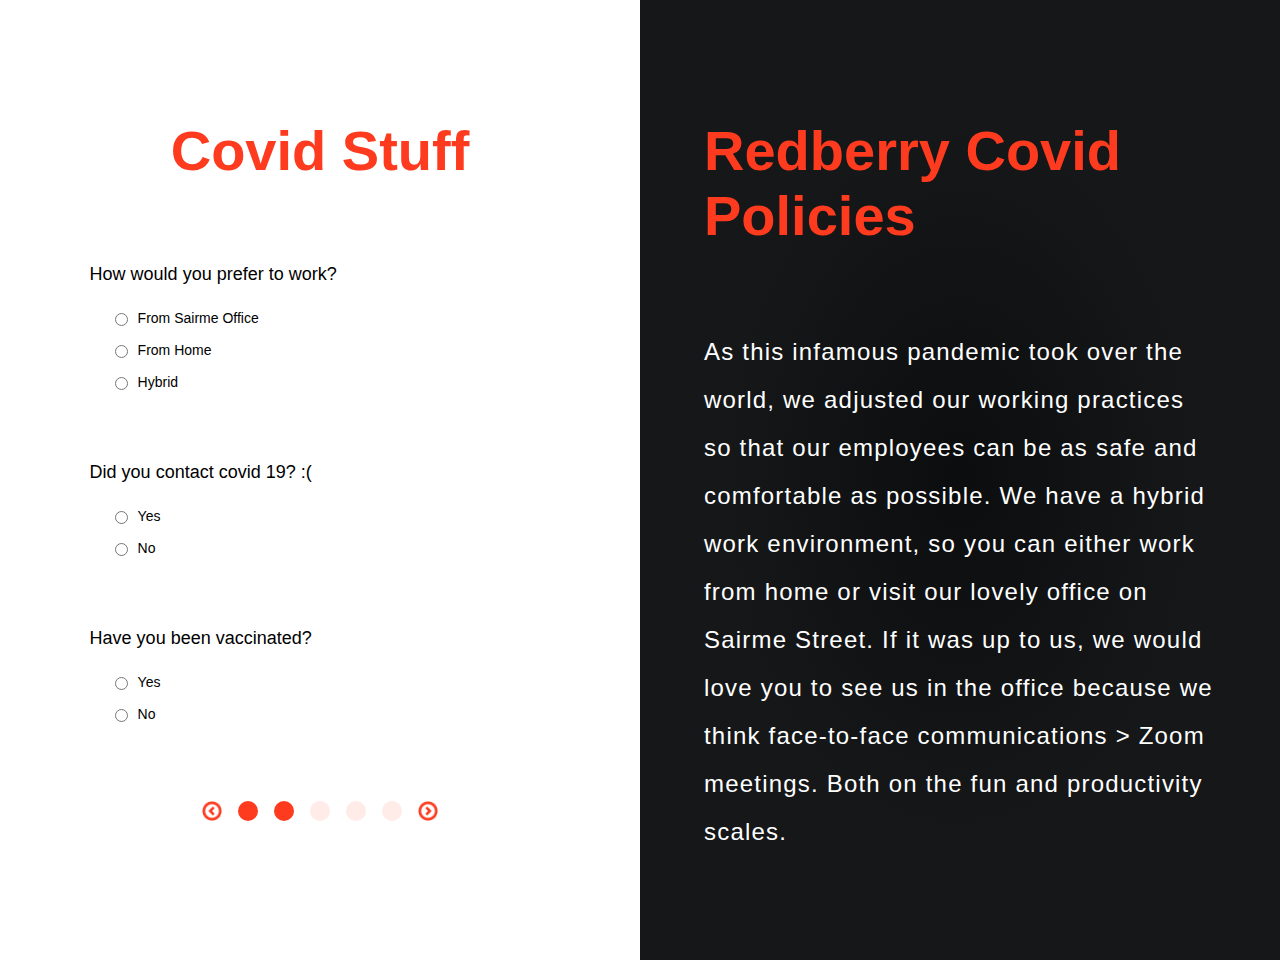
==== views/Covid/covid.html @ b61b2935 "feat:build the covid page" ====
<!DOCTYPE html>
<html lang="en">
  <head>
    <meta charset="UTF-8" />
    <meta http-equiv="X-UA-Compatible" content="IE=edge" />
    <meta name="viewport" content="width=device-width, initial-scale=1.0" />
    <title>Document</title>
    <link rel="stylesheet" href="covid.css" />
  </head>
  <body>
    <div class="left">
      <h1 class="page-title">Covid Stuff</h1>

      <div class="form-container">
        <form class="radio-button-wrapper" id="work">
          <p class="question">How would you prefer to work?</p>

          <div>
            <input type="radio" id="office" name="work" value="office" />
            <label>From Sairme Office</label>
          </div>

          <div>
            <input type="radio" id="home" name="work" value="home" />
            <label>From Home</label>
          </div>

          <div>
            <input type="radio" id="hybrid" name="work" value="hybrid" />
            <label>Hybrid</label>
          </div>
          <span id="work-error"><i>* Required</i></span>
        </form>

        <form class="radio-button-wrapper" id="covid-contact">
          <p class="question">Did you contact covid 19? :(</p>

          <div>
            <input type="radio" id="covid_yes" name="covid" value="yes"  />
            <label>Yes</label>
          </div>

          <div>
            <input type="radio" id="covid_no" name="covid" value="no"  />
            <label>No</label>
          </div>
          <span id="work-error"><i>* Required</i></span>
        </form>

        <div class="radio-button-wrapper" id="covid-date" >
          <p class="question">When?</p>

          <input type="date" placeholder="Date" id="covid-input" />
        </div>

        <form class="radio-button-wrapper" id="vaccinated">
          <p class="question">Have you been vaccinated?</p>

          <div>
            <input type="radio" id="vaccine_yes"  name="vaccine" value="yes" />
            <label>Yes</label>
          </div>

          <div>
            <input type="radio" id="vaccine_no" name="vaccine" value="no"  />
            <label>No</label>
          </div>
          <span id="work-error"><i>* Required</i></span>
        </form>
        <div clas="radio-button-wrapper" id="vaccine-date">
          <p class="question">When did you get your last covid vaccine?</p>

          <input type="date" placeholder="Date"  id="vaccine-input"/>
        </div>
      </div>
  
      <div class="step-buttons">
        <a href="/views/Skills/skills.html">
          <img src="/assets/previous.png" alt="Prev icon" />
        </a>

        <div class="pages pages-active"></div>
        <div class="pages pages-active"></div>
        <div class="pages"></div>
        <div class="pages"></div>
        <div class="pages"></div>

        <a id="button" >
          <img src="/assets/next.png" alt="Next icon" />
        </a>
      </div>
    </div>
    <div class="right">
      <h1 class="page-title">Redberry Covid Policies</h1>

      <p>
        As this infamous pandemic took over the world, we adjusted our working
        practices so that our employees can be as safe and comfortable as
        possible. We have a hybrid work environment, so you can either work from
        home or visit our lovely office on Sairme Street. If it was up to us, we
        would love you to see us in the office because we think face-to-face
        communications > Zoom meetings. Both on the fun and productivity scales.
      </p>
    </div>

    <script src="covid.js"></script>
  </body>
</html>
---- views/Covid/covid.css ----
body {
    min-height: 100vh;
    display: flex;
    margin: 0;
    padding: 0;
    font-family: "Montserrat", sans-serif;
    overflow-y: hidden;
  }
  .left {
    overflow-y: auto;
  }
  .right {
    overflow-y: hidden;
  }
  
  .left,
  .right {
    width: 50%;
    padding: 80px 5%;
  }
  
  .right {
    background: radial-gradient(50% 50% at 50% 50%, #0c0d0e 0%, #151718 73.44%);
  }
  
  .right .page-title {
    text-align: start;
  }
  
  .page-title {
    color: #fe3b1f;
    font-family: "Rowdies", sans-serif;
    margin-bottom: 80px;
    font-weight: 900;
    font-size: 56px;
    text-align: center;
  }
  
  .right p {
    font-size: 24px;
    line-height: 48px;
    font-weight: lighter;
    letter-spacing: 0.05em;
    color: #ffffff;
  }
  
  .left .form-container {
    padding: 0 5%;
  }
  
  .left .form-container > form {
    margin-bottom: 70px;
  }
  .left .form-container > div {
    margin-bottom: 70px;
  }
  
  input:not([type="radio"]),
  textarea {
    width: 100%;
    border: 1px solid #525557;
    height: 50px;
    padding: 0 20px;
    font-size: 14px;
    box-sizing: border-box;
  
  }
  
  #work-error {
    display: none;
    margin-left: 44px;
    font-size: 14px;
  }
  .error #work-error {
    display: block;
    color: #fe3b1f;
  }
  
  .error-date input[type="date"] {
    border: 1px solid #fe3b1f;
  }
  textarea {
    resize: vertical;
    padding: 20px;
    min-height: 100px;
  }
  
  
  
  .question {
    font-size: 18px;
    line-height: 22px;
    margin-bottom: 25px;
  }
  
  .radio-button-wrapper {
    margin-bottom: 20px;
  }
  
  .radio-button-wrapper > div {
    display: flex;
    align-items: center;
    padding-left: 20px;
    margin-bottom: 15px;
  }
  
  .radio-button-wrapper label {
    font-style: normal;
    font-weight: normal;
    font-size: 14px;
    line-height: 17px;
    margin-left: 7px;
  }
  
  .step-buttons {
    display: flex;
    justify-content: center;
    align-items: center;
    margin-top: 50px;
  }
  
  .step-buttons a {
    border: none;
    background: none;
    cursor: pointer;
    height: 20px;
    width: 20px;
    margin: 8px;
  }
  
  .step-buttons a img {
    height: 20px;
    width: 20px;
  }
  
  .step-buttons .step {
    height: 19px;
    width: 19px;
    background-color: #fe3b1f;
    opacity: 0.1;
    border-radius: 50%;
    margin: 0 7.5px;
  }
  
  
  .pages {
    height: 20px;
    width: 20px;
    border-radius: 50%;
    background-color: #fe3b1f;
    opacity: 0.1;
    margin: 8px;
  }
  
  .pages-active {
    background-color: #fe3b1f;
    opacity: 100%;
  }
  
  #covid-date{
    display:none
  }
  
  #vaccine-date{
    display:none
  }
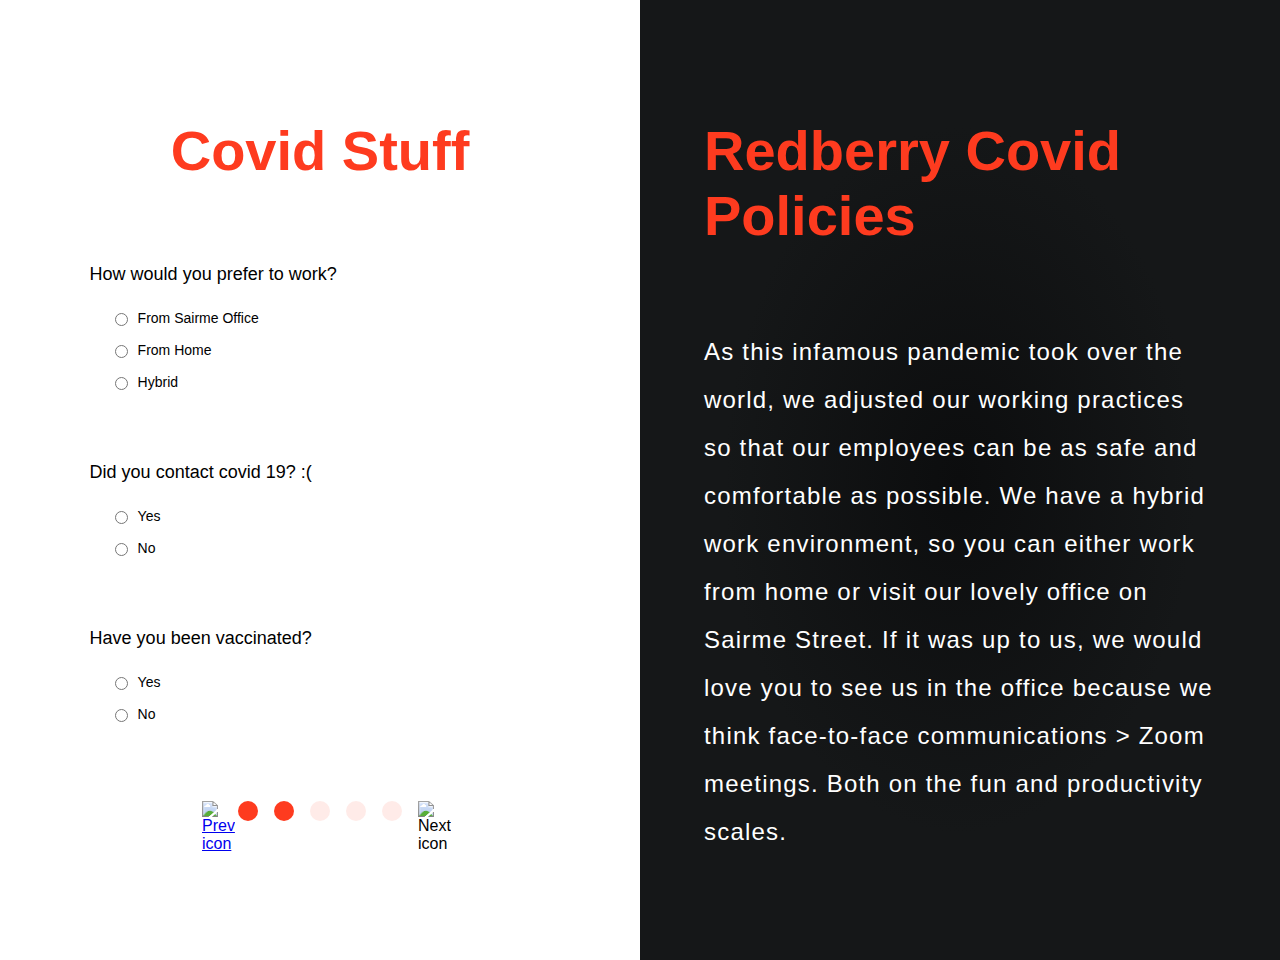
==== commit de292449: ""fix: fixed the labels"" ====
--- a/views/Covid/covid.html
+++ b/views/Covid/covid.html
@@ -17,17 +17,17 @@
 
           <div>
             <input type="radio" id="office" name="work" value="office" />
-            <label>From Sairme Office</label>
+            <label for="office">From Sairme Office</label>
           </div>
 
           <div>
             <input type="radio" id="home" name="work" value="home" />
-            <label>From Home</label>
+            <label for="home">From Home</label>
           </div>
 
           <div>
             <input type="radio" id="hybrid" name="work" value="hybrid" />
-            <label>Hybrid</label>
+            <label for = "hybrid">Hybrid</label>
           </div>
           <span id="work-error"><i>* Required</i></span>
         </form>
@@ -37,12 +37,12 @@
 
           <div>
             <input type="radio" id="covid_yes" name="covid" value="yes"  />
-            <label>Yes</label>
+            <label for="covid_yes">Yes</label>
           </div>
 
           <div>
             <input type="radio" id="covid_no" name="covid" value="no"  />
-            <label>No</label>
+            <label for="covid_no">No</label>
           </div>
           <span id="work-error"><i>* Required</i></span>
         </form>
@@ -58,12 +58,12 @@
 
           <div>
             <input type="radio" id="vaccine_yes"  name="vaccine" value="yes" />
-            <label>Yes</label>
+            <label for="vaccine_yes">Yes</label>
           </div>
 
           <div>
             <input type="radio" id="vaccine_no" name="vaccine" value="no"  />
-            <label>No</label>
+            <label for="vaccine_no">No</label>
           </div>
           <span id="work-error"><i>* Required</i></span>
         </form>
@@ -76,7 +76,7 @@
   
       <div class="step-buttons">
         <a href="/views/Skills/skills.html">
-          <img src="/assets/previous.png" alt="Prev icon" />
+          <img src="/roketeer-ii/assets/previous.png" alt="Prev icon" />
         </a>
 
         <div class="pages pages-active"></div>
@@ -86,7 +86,7 @@
         <div class="pages"></div>
 
         <a id="button" >
-          <img src="/assets/next.png" alt="Next icon" />
+          <img src="/roketeer-ii/assets/next.png" alt="Next icon" />
         </a>
       </div>
     </div>
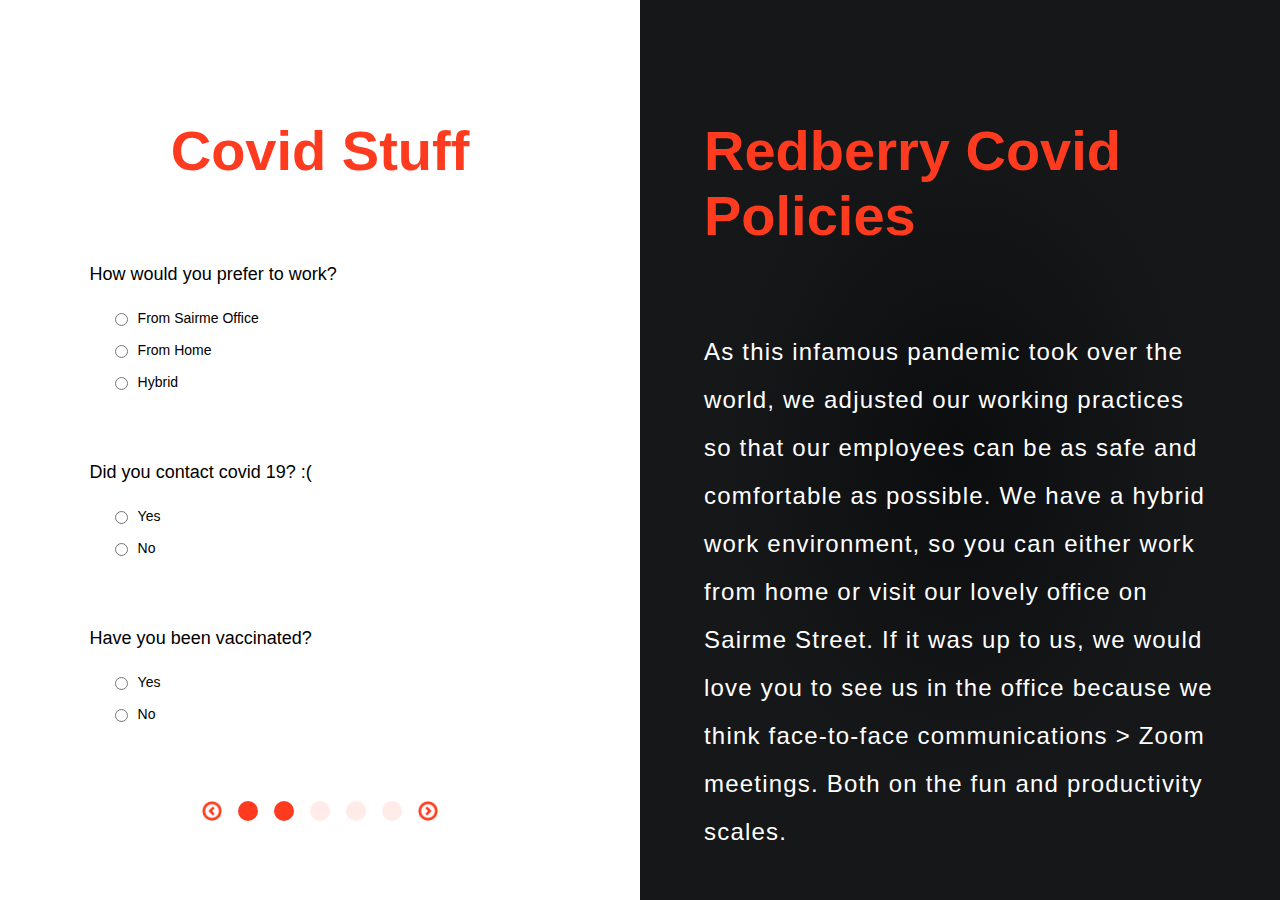
==== commit 9c311636: "fix:fixed error classes and scroll" ====
--- a/views/Covid/covid.html
+++ b/views/Covid/covid.html
@@ -76,7 +76,7 @@
   
       <div class="step-buttons">
         <a href="/views/Skills/skills.html">
-          <img src="/roketeer-ii/assets/previous.png" alt="Prev icon" />
+          <img src="../../assets/previous.png" alt="Prev icon" />
         </a>
 
         <div class="pages pages-active"></div>
@@ -86,7 +86,7 @@
         <div class="pages"></div>
 
         <a id="button" >
-          <img src="/roketeer-ii/assets/next.png" alt="Next icon" />
+          <img src="../../assets/next.png" alt="Next icon" />
         </a>
       </div>
     </div>
--- a/views/Covid/covid.css
+++ b/views/Covid/covid.css
@@ -1,17 +1,18 @@
 body {
-    min-height: 100vh;
+    height: 100vh;
     display: flex;
     margin: 0;
     padding: 0;
     font-family: "Montserrat", sans-serif;
     overflow-y: hidden;
+  
   }
+
   .left {
-    overflow-y: auto;
+    overflow: auto;
+    height:calc()
   }
-  .right {
-    overflow-y: hidden;
-  }
+ 
   
   .left,
   .right {
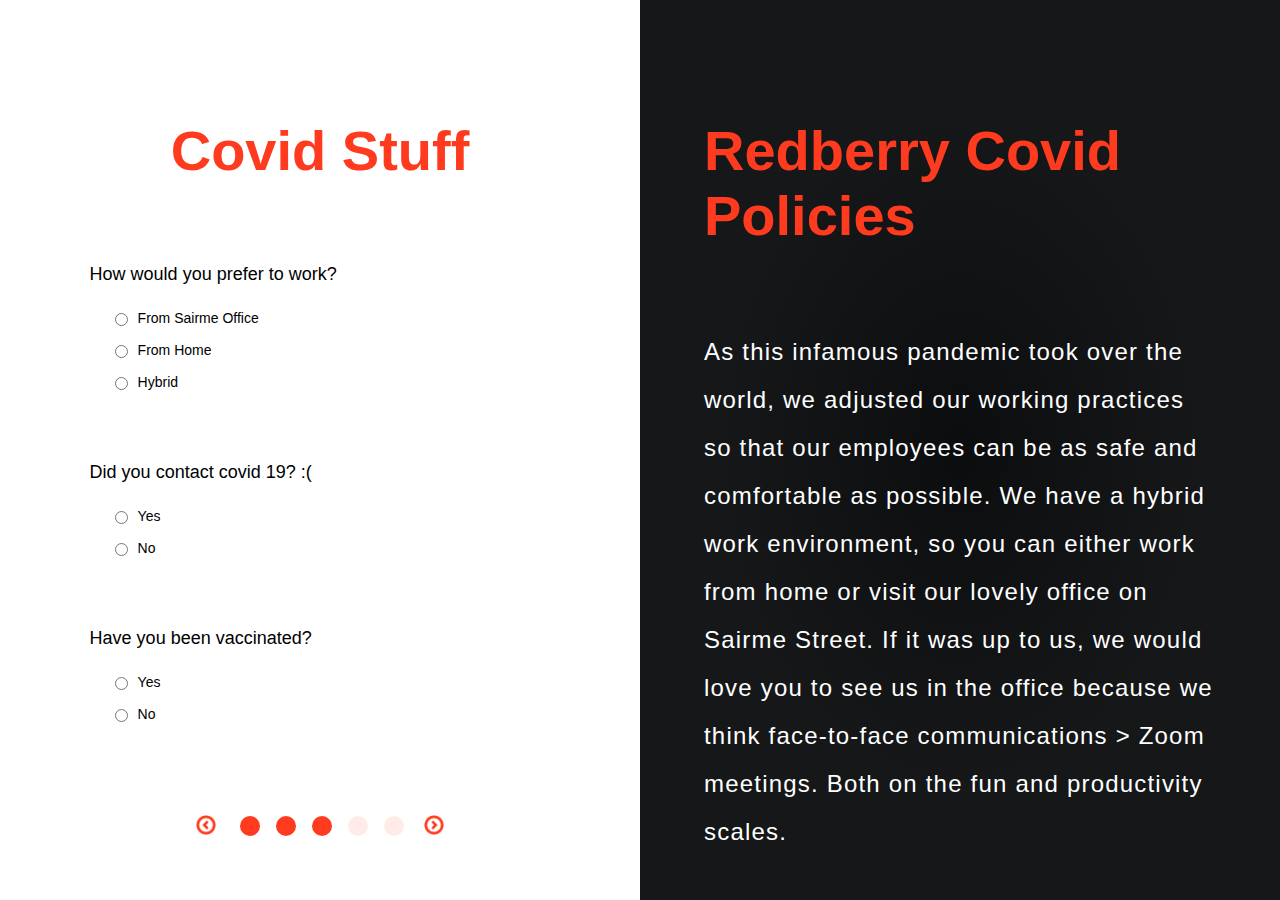
==== commit fed3d60c: ""fix:fix navigation button"" ====
--- a/views/Covid/covid.html
+++ b/views/Covid/covid.html
@@ -16,18 +16,18 @@
           <p class="question">How would you prefer to work?</p>
 
           <div>
-            <input type="radio" id="office" name="work" value="office" />
+            <input type="radio" id="office" name="work" value="from_office" />
             <label for="office">From Sairme Office</label>
           </div>
 
           <div>
-            <input type="radio" id="home" name="work" value="home" />
+            <input type="radio" id="home" name="work" value="from_home" />
             <label for="home">From Home</label>
           </div>
 
           <div>
             <input type="radio" id="hybrid" name="work" value="hybrid" />
-            <label for = "hybrid">Hybrid</label>
+            <label for="hybrid">Hybrid</label>
           </div>
           <span id="work-error"><i>* Required</i></span>
         </form>
@@ -36,18 +36,18 @@
           <p class="question">Did you contact covid 19? :(</p>
 
           <div>
-            <input type="radio" id="covid_yes" name="covid" value="yes"  />
+            <input type="radio" id="covid_yes" name="covid" value="true" />
             <label for="covid_yes">Yes</label>
           </div>
 
           <div>
-            <input type="radio" id="covid_no" name="covid" value="no"  />
+            <input type="radio" id="covid_no" name="covid" value="false" />
             <label for="covid_no">No</label>
           </div>
           <span id="work-error"><i>* Required</i></span>
         </form>
 
-        <div class="radio-button-wrapper" id="covid-date" >
+        <div class="radio-button-wrapper" id="covid-date">
           <p class="question">When?</p>
 
           <input type="date" placeholder="Date" id="covid-input" />
@@ -57,12 +57,12 @@
           <p class="question">Have you been vaccinated?</p>
 
           <div>
-            <input type="radio" id="vaccine_yes"  name="vaccine" value="yes" />
+            <input type="radio" id="vaccine_yes" name="vaccine" value="true" />
             <label for="vaccine_yes">Yes</label>
           </div>
 
           <div>
-            <input type="radio" id="vaccine_no" name="vaccine" value="no"  />
+            <input type="radio" id="vaccine_no" name="vaccine" value="false" />
             <label for="vaccine_no">No</label>
           </div>
           <span id="work-error"><i>* Required</i></span>
@@ -70,22 +70,26 @@
         <div clas="radio-button-wrapper" id="vaccine-date">
           <p class="question">When did you get your last covid vaccine?</p>
 
-          <input type="date" placeholder="Date"  id="vaccine-input"/>
+          <input type="date" placeholder="Date" id="vaccine-input" />
         </div>
       </div>
-  
+
       <div class="step-buttons">
-        <a href="/views/Skills/skills.html">
+        <a href="../Skills/skills.html">
           <img src="../../assets/previous.png" alt="Prev icon" />
         </a>
 
-        <div class="pages pages-active"></div>
-        <div class="pages pages-active"></div>
-        <div class="pages"></div>
-        <div class="pages"></div>
-        <div class="pages"></div>
+        <a href="../Personal/personal.html"
+          ><div class="pages pages-active"></div
+        ></a>
+        <a href="../Skills/skills.html"
+          ><div class="pages pages-active"></div
+        ></a>
+        <a><div class="pages pages-active"></div></a>
+        <a id="insights-page"><div class="pages"></div></a>
+        <a><div class="pages"></div></a>
 
-        <a id="button" >
+        <a id="button">
           <img src="../../assets/next.png" alt="Next icon" />
         </a>
       </div>
--- a/views/Covid/covid.css
+++ b/views/Covid/covid.css
@@ -1,167 +1,175 @@
 body {
-    height: 100vh;
-    display: flex;
-    margin: 0;
-    padding: 0;
-    font-family: "Montserrat", sans-serif;
-    overflow-y: hidden;
-  
-  }
+  height: 100vh;
+  display: flex;
+  margin: 0;
+  padding: 0;
+  font-family: "Montserrat", sans-serif;
+  overflow-y: hidden;
+}
 
-  .left {
-    overflow: auto;
-    height:calc()
-  }
- 
-  
-  .left,
-  .right {
-    width: 50%;
-    padding: 80px 5%;
-  }
-  
-  .right {
-    background: radial-gradient(50% 50% at 50% 50%, #0c0d0e 0%, #151718 73.44%);
-  }
-  
-  .right .page-title {
-    text-align: start;
-  }
-  
-  .page-title {
-    color: #fe3b1f;
-    font-family: "Rowdies", sans-serif;
-    margin-bottom: 80px;
-    font-weight: 900;
-    font-size: 56px;
-    text-align: center;
-  }
-  
-  .right p {
-    font-size: 24px;
-    line-height: 48px;
-    font-weight: lighter;
-    letter-spacing: 0.05em;
-    color: #ffffff;
-  }
-  
-  .left .form-container {
-    padding: 0 5%;
-  }
-  
-  .left .form-container > form {
-    margin-bottom: 70px;
-  }
-  .left .form-container > div {
-    margin-bottom: 70px;
-  }
-  
-  input:not([type="radio"]),
-  textarea {
-    width: 100%;
-    border: 1px solid #525557;
-    height: 50px;
-    padding: 0 20px;
-    font-size: 14px;
-    box-sizing: border-box;
-  
-  }
-  
-  #work-error {
-    display: none;
-    margin-left: 44px;
-    font-size: 14px;
-  }
-  .error #work-error {
-    display: block;
-    color: #fe3b1f;
-  }
-  
-  .error-date input[type="date"] {
-    border: 1px solid #fe3b1f;
-  }
-  textarea {
-    resize: vertical;
-    padding: 20px;
-    min-height: 100px;
-  }
-  
-  
-  
-  .question {
-    font-size: 18px;
-    line-height: 22px;
-    margin-bottom: 25px;
-  }
-  
-  .radio-button-wrapper {
-    margin-bottom: 20px;
-  }
-  
-  .radio-button-wrapper > div {
-    display: flex;
-    align-items: center;
-    padding-left: 20px;
-    margin-bottom: 15px;
-  }
-  
-  .radio-button-wrapper label {
-    font-style: normal;
-    font-weight: normal;
-    font-size: 14px;
-    line-height: 17px;
-    margin-left: 7px;
-  }
-  
-  .step-buttons {
-    display: flex;
-    justify-content: center;
-    align-items: center;
-    margin-top: 50px;
-  }
-  
-  .step-buttons a {
-    border: none;
-    background: none;
-    cursor: pointer;
-    height: 20px;
-    width: 20px;
-    margin: 8px;
-  }
-  
-  .step-buttons a img {
-    height: 20px;
-    width: 20px;
-  }
-  
-  .step-buttons .step {
-    height: 19px;
-    width: 19px;
-    background-color: #fe3b1f;
-    opacity: 0.1;
-    border-radius: 50%;
-    margin: 0 7.5px;
-  }
-  
-  
-  .pages {
-    height: 20px;
-    width: 20px;
-    border-radius: 50%;
-    background-color: #fe3b1f;
-    opacity: 0.1;
-    margin: 8px;
-  }
-  
-  .pages-active {
-    background-color: #fe3b1f;
-    opacity: 100%;
-  }
-  
-  #covid-date{
-    display:none
-  }
-  
-  #vaccine-date{
-    display:none
-  }+.left {
+  overflow: auto;
+  height: calc();
+}
+
+.left,
+.right {
+  width: 50%;
+  padding: 80px 5%;
+}
+
+.right {
+  background: radial-gradient(50% 50% at 50% 50%, #0c0d0e 0%, #151718 73.44%);
+}
+
+.right .page-title {
+  text-align: start;
+}
+
+.page-title {
+  color: #fe3b1f;
+  font-family: "Rowdies", sans-serif;
+  margin-bottom: 80px;
+  font-weight: 900;
+  font-size: 56px;
+  text-align: center;
+}
+
+.right p {
+  font-size: 24px;
+  line-height: 48px;
+  font-weight: lighter;
+  letter-spacing: 0.05em;
+  color: #ffffff;
+}
+
+.left .form-container {
+  padding: 0 5%;
+}
+
+.left .form-container > form {
+  margin-bottom: 70px;
+}
+.left .form-container > div {
+  margin-bottom: 70px;
+}
+
+input:not([type="radio"]),
+textarea {
+  width: 100%;
+  border: 1px solid #525557;
+  height: 50px;
+  padding: 0 20px;
+  font-size: 14px;
+  box-sizing: border-box;
+}
+
+#work-error {
+  display: none;
+  margin-left: 44px;
+  font-size: 14px;
+}
+.error #work-error {
+  display: block;
+  color: #fe3b1f;
+}
+
+.error-date input[type="date"] {
+  border: 1px solid #fe3b1f;
+}
+textarea {
+  resize: vertical;
+  padding: 20px;
+  min-height: 100px;
+}
+
+.question {
+  font-size: 18px;
+  line-height: 22px;
+  margin-bottom: 25px;
+}
+
+.radio-button-wrapper {
+  margin-bottom: 20px;
+}
+
+.radio-button-wrapper > div {
+  display: flex;
+  align-items: center;
+  padding-left: 20px;
+  margin-bottom: 15px;
+}
+
+.radio-button-wrapper label {
+  font-style: normal;
+  font-weight: normal;
+  font-size: 14px;
+  line-height: 17px;
+  margin-left: 7px;
+}
+
+.step-buttons {
+  display: flex;
+  justify-content: center;
+  align-items: center;
+  margin-top: 50px;
+}
+
+.step-buttons a {
+  border: none;
+  background: none;
+  cursor: pointer;
+  height: 20px;
+  width: 20px;
+  margin: 8px;
+}
+
+.step-buttons a img {
+  height: 20px;
+  width: 20px;
+}
+
+.step-buttons .step {
+  height: 19px;
+  width: 19px;
+  background-color: #fe3b1f;
+  opacity: 0.1;
+  border-radius: 50%;
+  margin: 0 7.5px;
+}
+
+.pages {
+  height: 20px;
+  width: 20px;
+  border-radius: 50%;
+  background-color: #fe3b1f;
+  opacity: 0.1;
+  margin: 8px;
+}
+
+.pages-active {
+  background-color: #fe3b1f;
+  opacity: 100%;
+}
+
+#covid-date {
+  display: none;
+}
+
+#vaccine-date {
+  display: none;
+}
+
+label,
+input {
+  cursor: pointer;
+}
+
+.step-buttons a:nth-child(1) {
+  margin-top: 22px;
+}
+
+.step-buttons a:nth-child(7) {
+  margin-top: 22px;
+  margin-left: 20px;
+}
